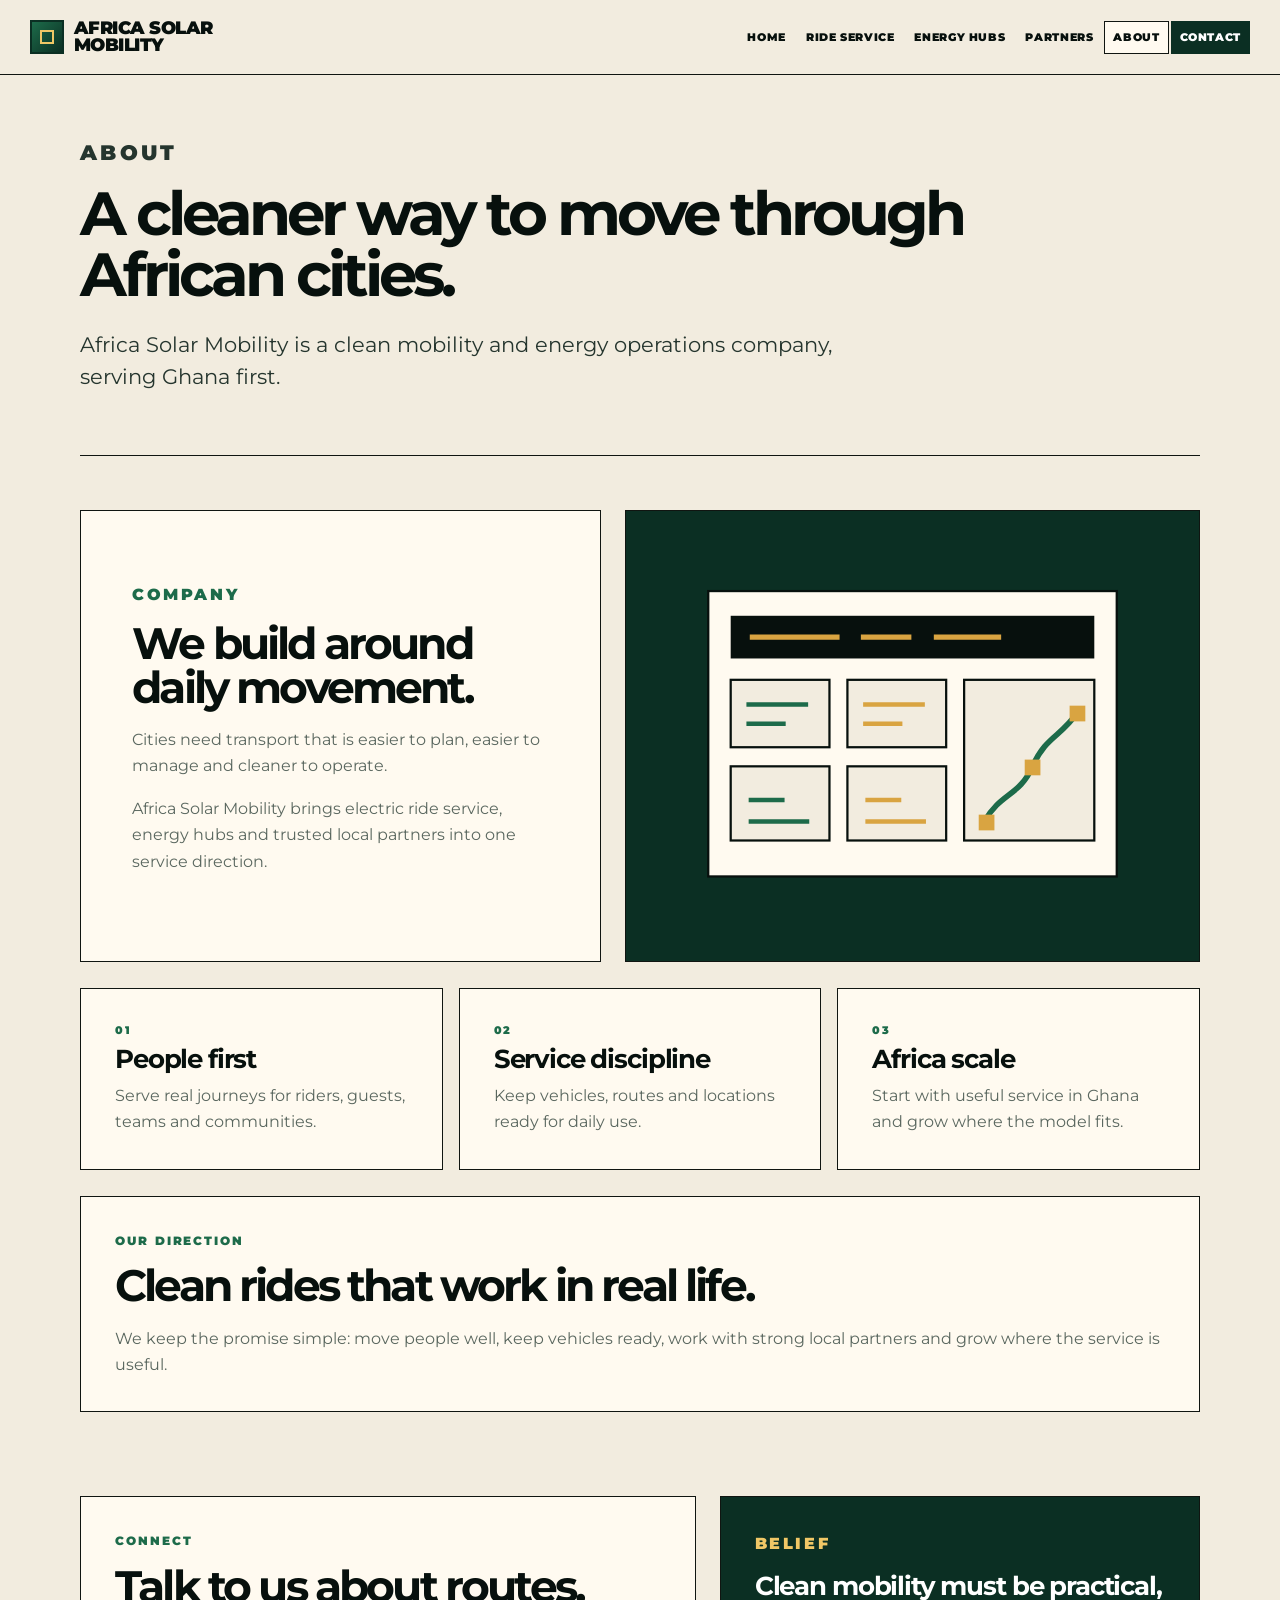
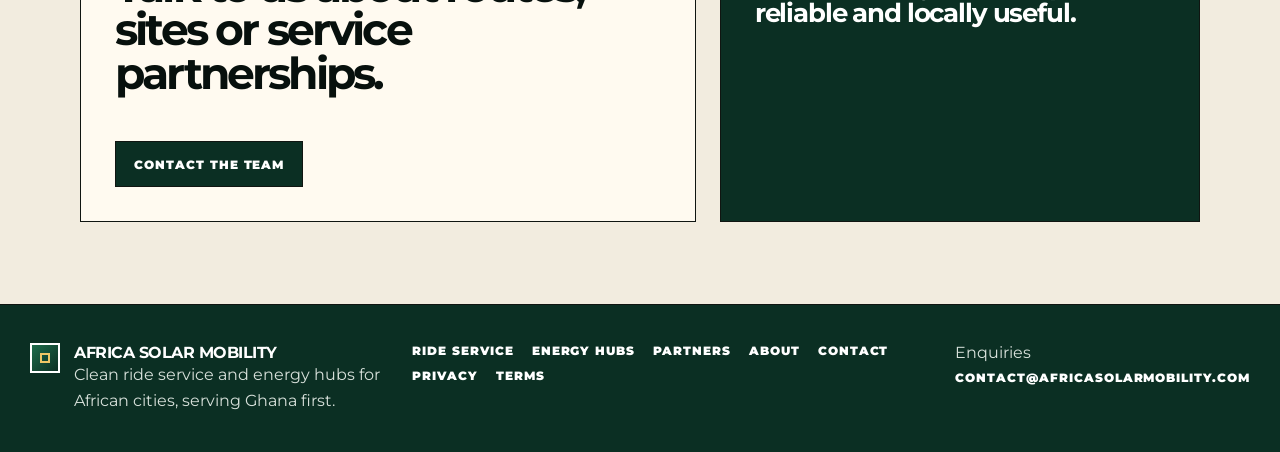
==== about.html @ 813effa5 "W1A accepted public website baseline" ====
<!doctype html>
<html lang="en">
<head>
  <meta charset="utf-8">
  <meta name="viewport" content="width=device-width, initial-scale=1">
  <meta name="description" content="Africa Solar Mobility is a clean mobility and energy operations company serving Ghana first.">
  <meta property="og:title" content="About | Africa Solar Mobility">
  <meta property="og:description" content="Africa Solar Mobility is a clean mobility and energy operations company serving Ghana first.">
  <meta property="og:type" content="website">
  <meta name="theme-color" content="#0b2f23">
  <title>About | Africa Solar Mobility</title>
  <link rel="icon" href="assets/img/favicon.svg" type="image/svg+xml">
  <link rel="preconnect" href="https://fonts.googleapis.com">
  <link rel="preconnect" href="https://fonts.gstatic.com" crossorigin>
  <link href="https://fonts.googleapis.com/css2?family=Montserrat:wght@500;600;700;800;900&display=swap" rel="stylesheet">
  <link rel="stylesheet" href="assets/css/styles.css">
</head>
<body>
<a class="skip-link" href="#main">Skip to content</a>
<header class="site-header">
  <div class="header-inner">
    <a class="brand" href="index.html" aria-label="Africa Solar Mobility home"><span class="brand-mark" aria-hidden="true"></span><span>Africa Solar<br>Mobility</span></a>
    <button class="menu-button" data-menu-button type="button" aria-controls="site-nav" aria-expanded="false">Menu</button>
    <nav class="site-nav" id="site-nav" data-site-nav aria-label="Primary navigation"><a class="nav-link " href="index.html">Home</a><a class="nav-link " href="ride-service.html">Ride Service</a><a class="nav-link " href="energy-hubs.html">Energy Hubs</a><a class="nav-link " href="partners.html">Partners</a><a class="nav-link active" href="about.html">About</a><a class="nav-link nav-cta " href="contact.html">Contact</a></nav>
  </div>
</header>
<main id="main">

<section class="page-hero"><p class="eyebrow">About</p><h1>A cleaner way to move through African cities.</h1><p>Africa Solar Mobility is a clean mobility and energy operations company, serving Ghana first.</p></section>
<section class="page-layout">
  <section class="feature"><div class="feature-copy"><p class="eyebrow">Company</p><h2>We build around daily movement.</h2><p>Cities need transport that is easier to plan, easier to manage and cleaner to operate.</p><p>Africa Solar Mobility brings electric ride service, energy hubs and trusted local partners into one service direction.</p></div><div class="visual-panel"><img src="assets/img/operations-visual.svg" alt="Clean operations illustration"></div></section>
  <section class="grid-three">
    <article class="principle-card"><span>01</span><h3>People first</h3><p>Serve real journeys for riders, guests, teams and communities.</p></article>
    <article class="principle-card"><span>02</span><h3>Service discipline</h3><p>Keep vehicles, routes and locations ready for daily use.</p></article>
    <article class="principle-card"><span>03</span><h3>Africa scale</h3><p>Start with useful service in Ghana and grow where the model fits.</p></article>
  </section>
  <section class="panel full"><p class="eyebrow">Our direction</p><h2>Clean rides that work in real life.</h2><p>We keep the promise simple: move people well, keep vehicles ready, work with strong local partners and grow where the service is useful.</p></section>
</section>
<section class="cta-band"><div class="cta-panel"><p class="eyebrow">Connect</p><h2>Talk to us about routes, sites or service partnerships.</h2><div class="action-row"><a class="button primary" href="contact.html">Contact the team</a></div></div><div class="quote-panel"><p class="eyebrow">Belief</p><h3>Clean mobility must be practical, reliable and locally useful.</h3></div></section>

</main>
<footer class="site-footer">
  <div class="footer-grid">
    <div class="footer-brand"><span class="brand-mark small" aria-hidden="true"></span><div><strong>Africa Solar Mobility</strong><p>Clean ride service and energy hubs for African cities, serving Ghana first.</p></div></div>
    <nav class="footer-nav" aria-label="Footer navigation"><a href="ride-service.html">Ride Service</a><a href="energy-hubs.html">Energy Hubs</a><a href="partners.html">Partners</a><a href="about.html">About</a><a href="contact.html">Contact</a><a href="privacy.html">Privacy</a><a href="terms.html">Terms</a></nav>
    <div class="footer-contact"><span>Enquiries</span><a href="mailto:contact@africasolarmobility.com">contact@africasolarmobility.com</a></div>
  </div>
</footer>
<script src="assets/js/main.js"></script>
</body>
</html>
---- assets/css/styles.css ----
:root {
  --ink: #07100d;
  --deep: #0b2f23;
  --deep2: #123d2e;
  --green: #1d6b4a;
  --gold: #d9a441;
  --sun: #f0c766;
  --cream: #f2ecdf;
  --paper: #fffaf0;
  --line: #101511;
  --muted: #5a675f;
  --soft: #ebe0ca;
  --max: 1180px;
  --wide: 1320px;
}
* { box-sizing: border-box; }
html { scroll-behavior: smooth; }
body { margin: 0; background: var(--cream); color: var(--ink); font-family: Montserrat, Arial, sans-serif; }
a { color: inherit; text-decoration: none; }
img { max-width: 100%; display: block; }
.skip-link { position: absolute; left: -999px; top: 16px; z-index: 100; background: var(--paper); border: 1px solid var(--line); padding: 10px 12px; font-weight: 900; }
.skip-link:focus { left: 16px; }
.site-header { position: sticky; top: 0; z-index: 20; border-bottom: 1px solid var(--line); background: rgba(242,236,223,.96); backdrop-filter: blur(10px); }
.header-inner { width: min(var(--wide), calc(100% - 40px)); margin: 0 auto; min-height: 78px; display: flex; align-items: center; justify-content: space-between; gap: 22px; }
.brand { display: inline-flex; align-items: center; gap: 12px; font-weight: 900; letter-spacing: -.03em; line-height: .95; text-transform: uppercase; }
.brand-mark { width: 36px; height: 36px; border: 2px solid var(--deep); background: linear-gradient(135deg, var(--green), var(--deep)); position: relative; }
.brand-mark::after { content: ""; position: absolute; inset: 8px; border: 2px solid var(--sun); }
.brand-mark.small { width: 30px; height: 30px; flex: 0 0 30px; border-color: #fff; }
.site-nav { display: flex; align-items: center; justify-content: flex-end; gap: 3px; flex-wrap: wrap; }
.nav-link { border: 1px solid transparent; padding: 10px 9px; font-size: 11px; font-weight: 900; letter-spacing: .07em; text-transform: uppercase; }
.nav-link:hover, .nav-link.active { border-color: var(--line); background: var(--paper); }
.nav-cta { background: var(--deep); border-color: var(--deep); color: #fff; }
.menu-button { display: none; border: 1px solid var(--line); background: var(--paper); padding: 10px 12px; font-size: 12px; font-weight: 900; letter-spacing: .08em; text-transform: uppercase; cursor: pointer; }
.hero { width: min(var(--wide), calc(100% - 40px)); margin: 0 auto; padding: 42px 0 26px; display: grid; grid-template-columns: minmax(0, 1.05fr) minmax(360px, .95fr); gap: 22px; align-items: stretch; }
.hero-copy, .hero-visual, .panel, .metric, .tile, .cta-panel, .contact-card, .contact-form, .quote-panel, .team-card, .route-card, .principle-card, .faq-item { border: 1px solid var(--line); background: var(--paper); }
.hero-copy { min-height: 540px; padding: clamp(34px, 5vw, 68px); display: flex; flex-direction: column; justify-content: center; }
.hero-visual { min-height: 540px; padding: clamp(18px, 3vw, 34px); display: flex; align-items: center; justify-content: center; background: var(--deep); overflow: hidden; }
.eyebrow { margin: 0 0 14px; color: var(--green); font-size: 12px; font-weight: 900; letter-spacing: .16em; text-transform: uppercase; }
.hero-visual .eyebrow, .dark .eyebrow, .quote-panel .eyebrow { color: var(--sun); }
h1, h2, h3, p { margin-top: 0; }
h1 { max-width: 960px; margin-bottom: 24px; font-size: clamp(42px, 5.4vw, 76px); line-height: .96; letter-spacing: -.07em; }
h2 { margin-bottom: 18px; font-size: clamp(30px, 4vw, 56px); line-height: .98; letter-spacing: -.065em; }
h3 { margin-bottom: 10px; font-size: clamp(20px, 2vw, 28px); line-height: 1.08; letter-spacing: -.045em; }
p { color: var(--muted); line-height: 1.62; }
.lede, .page-hero p { max-width: 780px; color: #25352e; font-size: clamp(18px, 2vw, 23px); line-height: 1.46; }
.hero-actions, .action-row { display: flex; gap: 12px; flex-wrap: wrap; margin-top: 28px; }
.button { display: inline-flex; min-height: 48px; align-items: center; justify-content: center; border: 1px solid var(--line); padding: 13px 18px; font-size: 12px; font-weight: 900; letter-spacing: .08em; text-transform: uppercase; cursor: pointer; }
.button.primary { background: var(--deep); color: #fff; }
.button.secondary { background: var(--paper); color: var(--ink); }
.button:hover, .text-link:hover { transform: translate(-2px, -2px); }
.signal-row { display: flex; flex-wrap: wrap; gap: 8px; margin-top: 24px; }
.signal-row span { border: 1px solid var(--line); background: var(--cream); padding: 8px 10px; color: var(--deep); font-size: 11px; font-weight: 900; letter-spacing: .08em; text-transform: uppercase; }
.metrics-bar { width: min(var(--wide), calc(100% - 40px)); margin: 0 auto; display: grid; grid-template-columns: repeat(4, 1fr); border-left: 1px solid var(--line); border-top: 1px solid var(--line); }
.metric { border-left: 0; border-top: 0; padding: 22px; min-height: 132px; }
.metric span, .tile span, .route-card span, .principle-card span, .mini-label, .faq-item span { display: block; margin-bottom: 8px; color: var(--green); font-size: 11px; font-weight: 900; letter-spacing: .14em; text-transform: uppercase; }
.metric strong { display: block; margin-bottom: 8px; font-size: clamp(18px, 2vw, 26px); line-height: 1.05; letter-spacing: -.04em; }
.metric p { margin: 0; font-size: 14px; line-height: 1.5; }
.section { width: min(var(--max), calc(100% - 40px)); margin: 0 auto; padding: 76px 0; }
.section.tight { padding-top: 62px; }
.section.narrow { width: min(980px, calc(100% - 40px)); }
.section-head { max-width: 860px; margin-bottom: 30px; }
.section-head.center { margin-left: auto; margin-right: auto; text-align: center; }
.compact-head { margin-bottom: 20px; }
.grid-two { display: grid; grid-template-columns: minmax(300px, .95fr) minmax(360px, 1.05fr); gap: 24px; align-items: stretch; }
.grid-three { display: grid; grid-template-columns: repeat(3, 1fr); gap: 16px; }
.grid-four { display: grid; grid-template-columns: repeat(4, 1fr); gap: 16px; }
.panel, .tile, .cta-panel, .quote-panel, .team-card, .route-card, .principle-card, .faq-item { padding: clamp(24px, 3vw, 38px); }
.panel.dark { background: var(--deep); color: #fff; }
.panel.dark p { color: #e3ebe5; }
.panel.full, .cta-panel.full { width: 100%; }
.statement { display: flex; flex-direction: column; justify-content: center; }
.tile { min-height: 230px; }
.tile.slim { min-height: 210px; }
.tile p:last-child, .panel p:last-child, .route-card p:last-child, .principle-card p:last-child, .faq-item p:last-child { margin-bottom: 0; }
.visual-panel { border: 1px solid var(--line); background: var(--deep); padding: clamp(18px, 3vw, 34px); display: flex; align-items: center; justify-content: center; min-height: 400px; overflow: hidden; }
.text-link { display: inline-block; margin-top: 14px; font-size: 12px; font-weight: 900; letter-spacing: .1em; text-transform: uppercase; }
.process-strip { border: 1px solid var(--line); background: var(--paper); display: grid; grid-template-columns: repeat(5, 1fr); }
.process-strip.three { grid-template-columns: repeat(3, 1fr); }
.process-strip div { padding: 24px; border-right: 1px solid var(--line); min-height: 172px; }
.process-strip div:last-child { border-right: 0; }
.process-strip span { display: block; color: var(--green); font-size: 11px; font-weight: 900; letter-spacing: .14em; text-transform: uppercase; margin-bottom: 10px; }
.process-strip strong { display: block; font-size: 18px; line-height: 1.1; letter-spacing: -.04em; margin-bottom: 10px; }
.page-hero { width: min(var(--max), calc(100% - 40px)); margin: 0 auto; padding: 72px 0 42px; border-bottom: 1px solid var(--line); }
.page-hero h1 { max-width: 980px; font-size: clamp(42px, 5.2vw, 70px); }
.page-layout { width: min(var(--max), calc(100% - 40px)); margin: 0 auto; padding: 54px 0 84px; display: grid; gap: 26px; }
.page-layout.legal { gap: 16px; }
.feature { display: grid; grid-template-columns: minmax(340px, .95fr) minmax(340px, 1.05fr); gap: 24px; align-items: stretch; }
.feature.reverse { grid-template-columns: minmax(340px, 1.05fr) minmax(340px, .95fr); }
.feature-copy { border: 1px solid var(--line); background: var(--paper); padding: clamp(30px, 4vw, 56px); display: flex; flex-direction: column; justify-content: center; }
.feature-copy p, .panel.large p, .quote-panel p { font-size: 17px; line-height: 1.65; }
.route-grid { display: grid; grid-template-columns: repeat(3, 1fr); gap: 16px; }
.team-grid { display: grid; grid-template-columns: repeat(4, 1fr); gap: 16px; }
.team-card { min-height: 210px; background: var(--cream); }
.team-card strong { display: block; margin-bottom: 8px; }
.team-card small { display: block; color: var(--muted); line-height: 1.5; }
.cta-band { width: min(var(--max), calc(100% - 40px)); margin: 0 auto 82px; display: grid; grid-template-columns: minmax(340px, 1fr) minmax(340px, .78fr); gap: 24px; align-items: stretch; }
.cta-panel { display: flex; flex-direction: column; justify-content: center; }
.quote-panel { background: var(--deep); color: #fff; }
.quote-panel p { color: #edf4ef; }
.contact-layout { width: min(var(--max), calc(100% - 40px)); margin: 0 auto; padding: 54px 0 84px; display: grid; grid-template-columns: minmax(320px, .82fr) minmax(420px, 1.18fr); gap: 24px; align-items: start; }
.contact-card, .contact-form { padding: clamp(28px, 4vw, 46px); }
.contact-list { display: grid; gap: 12px; margin-top: 24px; }
.contact-list div { border: 1px solid var(--line); padding: 18px; background: var(--cream); }
.contact-list strong { display: block; margin-bottom: 6px; }
.contact-list span { display: block; color: var(--muted); font-size: 14px; line-height: 1.5; }
.contact-email { margin-top: 24px; font-weight: 800; color: var(--deep); }
.contact-email a { text-decoration: underline; }
.contact-form { display: grid; gap: 16px; }
label { display: grid; gap: 8px; color: var(--ink); font-size: 13px; font-weight: 900; letter-spacing: .04em; text-transform: uppercase; }
input, select, textarea { width: 100%; border: 1px solid var(--line); background: var(--cream); padding: 12px 14px; color: var(--ink); font: inherit; }
textarea { resize: vertical; }
.form-note { font-size: 13px; line-height: 1.5; }
.site-footer { border-top: 1px solid var(--line); background: var(--deep); color: #fff; }
.footer-grid { width: min(var(--wide), calc(100% - 40px)); margin: 0 auto; padding: 38px 0; display: grid; grid-template-columns: 1.1fr 1.6fr .9fr; gap: 28px; align-items: start; }
.footer-brand { display: flex; gap: 14px; align-items: flex-start; }
.footer-brand p, .footer-contact span { color: #d8e1db; margin-bottom: 0; }
.footer-nav { display: flex; flex-wrap: wrap; gap: 10px 18px; }
.footer-nav a, .footer-contact a { font-size: 12px; font-weight: 900; letter-spacing: .08em; text-transform: uppercase; }
.footer-contact { display: grid; gap: 8px; }
@media (max-width: 1260px) {
  .site-nav { display: none; position: absolute; top: 78px; left: 0; right: 0; padding: 14px 20px 20px; border-bottom: 1px solid var(--line); background: var(--cream); }
  .site-nav.open { display: grid; grid-template-columns: repeat(2, 1fr); }
  .menu-button { display: inline-flex; }
  .hero, .grid-two, .feature, .feature.reverse, .cta-band, .contact-layout { grid-template-columns: 1fr; }
  .hero-copy, .hero-visual { min-height: auto; }
  .grid-four, .metrics-bar, .process-strip, .team-grid { grid-template-columns: repeat(2, 1fr); }
  .process-strip div:nth-child(2n), .metrics-bar .metric:nth-child(2n) { border-right: 0; }
  .footer-grid { grid-template-columns: 1fr; }
}
@media (max-width: 760px) {
  .header-inner, .hero, .section, .page-hero, .page-layout, .contact-layout, .footer-grid, .metrics-bar, .cta-band { width: min(100% - 28px, var(--max)); }
  .hero { padding-top: 32px; }
  h1 { font-size: clamp(38px, 13vw, 60px); }
  h2 { font-size: clamp(28px, 10vw, 44px); }
  .grid-three, .grid-four, .route-grid, .metrics-bar, .process-strip, .process-strip.three, .team-grid { grid-template-columns: 1fr; }
  .process-strip div, .metrics-bar .metric { border-right: 0; border-bottom: 1px solid var(--line); }
  .process-strip div:last-child, .metrics-bar .metric:last-child { border-bottom: 0; }
  .site-nav.open { grid-template-columns: 1fr; }
  .brand span:last-child { font-size: 14px; }
  .tile { min-height: auto; }
  .visual-panel { min-height: 280px; }
}

/* V11 public launch polish */
html, body { overflow-x: hidden; }
.nav-link { white-space: nowrap; }
.site-header { min-width: 0; }
.page-hero { padding-top: 62px; }
.feature-copy p, .panel.large p, .quote-panel p { font-size: 16px; }
.contact-form .form-note { color: var(--muted); }

/* V12 launch ready public polish */
:root { --wide: 1220px; --max: 1120px; }
.header-inner { min-height: 74px; gap: 18px; }
.brand { font-size: 18px; gap: 10px; }
.brand-mark { width: 34px; height: 34px; }
.site-nav { gap: 2px; }
.nav-link { padding: 9px 8px; font-size: 10.5px; letter-spacing: .06em; }
.hero { padding-top: 38px; grid-template-columns: minmax(0, 1fr) minmax(330px, .86fr); }
.hero-copy, .hero-visual { min-height: 500px; }
h1 { font-size: clamp(42px, 4.8vw, 68px); line-height: .98; letter-spacing: -.065em; }
h2 { font-size: clamp(30px, 3.4vw, 50px); line-height: 1; }
.page-hero h1 { font-size: clamp(40px, 4.8vw, 64px); line-height: 1; }
.lede, .page-hero p { font-size: clamp(17px, 1.75vw, 21px); line-height: 1.5; }
.section { padding: 68px 0; }
.section.tight { padding-top: 56px; }
.metric, .tile.slim { min-height: 0; }
.metric { padding: 20px; }
.panel, .tile, .cta-panel, .quote-panel, .team-card, .route-card, .principle-card, .faq-item { padding: clamp(22px, 2.8vw, 34px); }
.button { min-height: 46px; }
.site-nav.open .nav-link { padding: 13px 12px; }
.footer-brand strong { text-transform: uppercase; letter-spacing: -.03em; }
@media (max-width: 1080px) {
  .site-nav { display: none; position: absolute; top: 74px; left: 0; right: 0; padding: 14px 20px 20px; border-bottom: 1px solid var(--line); background: var(--cream); }
  .site-nav.open { display: grid; grid-template-columns: repeat(2, 1fr); }
  .menu-button { display: inline-flex; }
}
@media (max-width: 760px) {
  .hero-copy { padding: 32px 24px; }
  h1 { font-size: clamp(38px, 11vw, 56px); }
  .page-hero h1 { font-size: clamp(36px, 10vw, 52px); }
  .hero-copy, .hero-visual { min-height: auto; }
  .metrics-bar { border-right: 1px solid var(--line); }
}
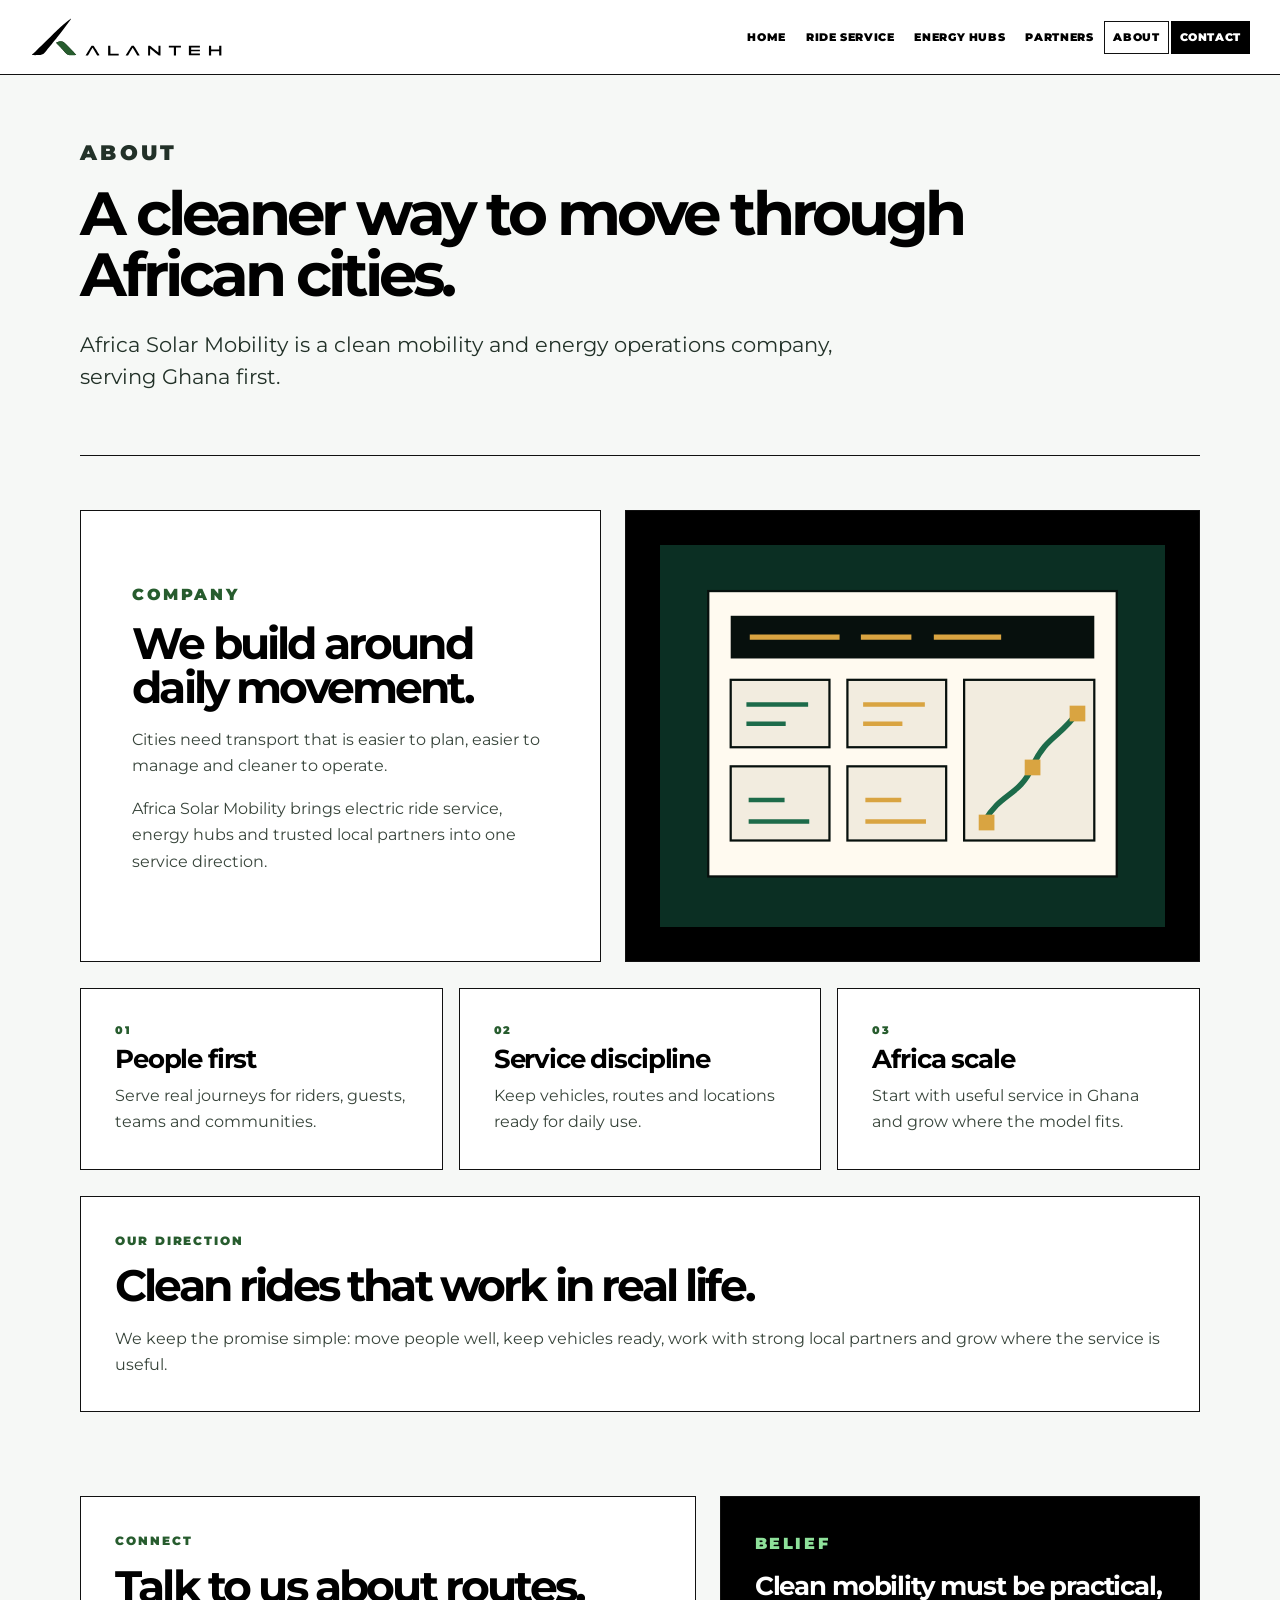
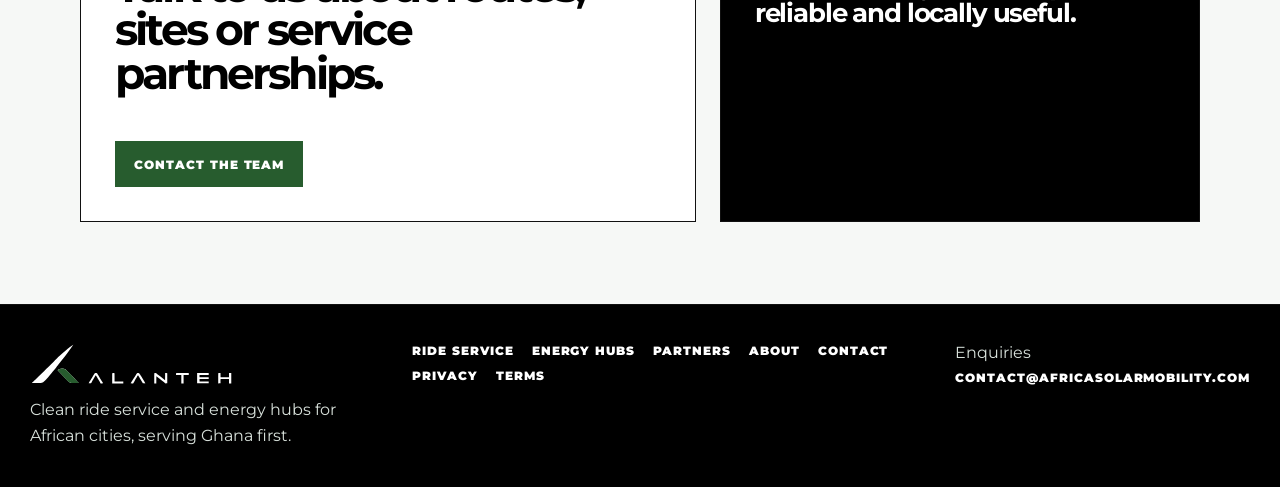
==== commit 228425d5: "Refresh public website colors, logo, and favicon" ====
--- a/about.html
+++ b/about.html
@@ -7,9 +7,14 @@
   <meta property="og:title" content="About | Africa Solar Mobility">
   <meta property="og:description" content="Africa Solar Mobility is a clean mobility and energy operations company serving Ghana first.">
   <meta property="og:type" content="website">
-  <meta name="theme-color" content="#0b2f23">
+  <meta name="theme-color" content="#275C2E">
   <title>About | Africa Solar Mobility</title>
-  <link rel="icon" href="assets/img/favicon.svg" type="image/svg+xml">
+  <link rel="icon" href="favicon.ico" sizes="any">
+  <link rel="icon" type="image/png" sizes="32x32" href="favicon-32x32.png">
+  <link rel="icon" type="image/png" sizes="16x16" href="favicon-16x16.png">
+  <link rel="apple-touch-icon" href="apple-touch-icon.png">
+  <link rel="mask-icon" href="safari-pinned-tab.svg" color="#275C2E">
+  <link rel="manifest" href="site.webmanifest">
   <link rel="preconnect" href="https://fonts.googleapis.com">
   <link rel="preconnect" href="https://fonts.gstatic.com" crossorigin>
   <link href="https://fonts.googleapis.com/css2?family=Montserrat:wght@500;600;700;800;900&display=swap" rel="stylesheet">
@@ -19,7 +24,7 @@
 <a class="skip-link" href="#main">Skip to content</a>
 <header class="site-header">
   <div class="header-inner">
-    <a class="brand" href="index.html" aria-label="Africa Solar Mobility home"><span class="brand-mark" aria-hidden="true"></span><span>Africa Solar<br>Mobility</span></a>
+    <a class="brand" href="index.html" aria-label="ALANTEH home"><img class="brand-logo" src="assets/img/website-nav-logo-dark-text.svg" alt="ALANTEH"></a>
     <button class="menu-button" data-menu-button type="button" aria-controls="site-nav" aria-expanded="false">Menu</button>
     <nav class="site-nav" id="site-nav" data-site-nav aria-label="Primary navigation"><a class="nav-link " href="index.html">Home</a><a class="nav-link " href="ride-service.html">Ride Service</a><a class="nav-link " href="energy-hubs.html">Energy Hubs</a><a class="nav-link " href="partners.html">Partners</a><a class="nav-link active" href="about.html">About</a><a class="nav-link nav-cta " href="contact.html">Contact</a></nav>
   </div>
@@ -41,7 +46,7 @@
 </main>
 <footer class="site-footer">
   <div class="footer-grid">
-    <div class="footer-brand"><span class="brand-mark small" aria-hidden="true"></span><div><strong>Africa Solar Mobility</strong><p>Clean ride service and energy hubs for African cities, serving Ghana first.</p></div></div>
+    <div class="footer-brand"><img class="footer-logo" src="assets/img/website-nav-logo-white-text.svg" alt="ALANTEH"><p>Clean ride service and energy hubs for African cities, serving Ghana first.</p></div>
     <nav class="footer-nav" aria-label="Footer navigation"><a href="ride-service.html">Ride Service</a><a href="energy-hubs.html">Energy Hubs</a><a href="partners.html">Partners</a><a href="about.html">About</a><a href="contact.html">Contact</a><a href="privacy.html">Privacy</a><a href="terms.html">Terms</a></nav>
     <div class="footer-contact"><span>Enquiries</span><a href="mailto:contact@africasolarmobility.com">contact@africasolarmobility.com</a></div>
   </div>
--- a/assets/css/styles.css
+++ b/assets/css/styles.css
@@ -1,16 +1,16 @@
 
 :root {
-  --ink: #07100d;
-  --deep: #0b2f23;
-  --deep2: #123d2e;
-  --green: #1d6b4a;
-  --gold: #d9a441;
-  --sun: #f0c766;
-  --cream: #f2ecdf;
-  --paper: #fffaf0;
-  --line: #101511;
-  --muted: #5a675f;
-  --soft: #ebe0ca;
+  --ink: #000000;
+  --deep: #000000;
+  --deep2: #275C2E;
+  --green: #275C2E;
+  --gold: #275C2E;
+  --sun: #275C2E;
+  --cream: #f6f8f6;
+  --paper: #ffffff;
+  --line: #111111;
+  --muted: #37443a;
+  --soft: #e8efe9;
   --max: 1180px;
   --wide: 1320px;
 }
@@ -21,12 +21,13 @@
 img { max-width: 100%; display: block; }
 .skip-link { position: absolute; left: -999px; top: 16px; z-index: 100; background: var(--paper); border: 1px solid var(--line); padding: 10px 12px; font-weight: 900; }
 .skip-link:focus { left: 16px; }
-.site-header { position: sticky; top: 0; z-index: 20; border-bottom: 1px solid var(--line); background: rgba(242,236,223,.96); backdrop-filter: blur(10px); }
+.site-header { position: sticky; top: 0; z-index: 20; border-bottom: 1px solid var(--line); background: rgba(255,255,255,.96); backdrop-filter: blur(10px); }
 .header-inner { width: min(var(--wide), calc(100% - 40px)); margin: 0 auto; min-height: 78px; display: flex; align-items: center; justify-content: space-between; gap: 22px; }
-.brand { display: inline-flex; align-items: center; gap: 12px; font-weight: 900; letter-spacing: -.03em; line-height: .95; text-transform: uppercase; }
-.brand-mark { width: 36px; height: 36px; border: 2px solid var(--deep); background: linear-gradient(135deg, var(--green), var(--deep)); position: relative; }
-.brand-mark::after { content: ""; position: absolute; inset: 8px; border: 2px solid var(--sun); }
-.brand-mark.small { width: 30px; height: 30px; flex: 0 0 30px; border-color: #fff; }
+.brand { display: inline-flex; align-items: center; gap: 0; line-height: 1; flex-shrink: 0; }
+.brand-logo { display: block; height: 40px; width: auto; }
+.brand-mark { display: none; }
+.brand-mark::after { display: none; }
+.brand-mark.small { display: none; }
 .site-nav { display: flex; align-items: center; justify-content: flex-end; gap: 3px; flex-wrap: wrap; }
 .nav-link { border: 1px solid transparent; padding: 10px 9px; font-size: 11px; font-weight: 900; letter-spacing: .07em; text-transform: uppercase; }
 .nav-link:hover, .nav-link.active { border-color: var(--line); background: var(--paper); }
@@ -37,20 +38,20 @@
 .hero-copy { min-height: 540px; padding: clamp(34px, 5vw, 68px); display: flex; flex-direction: column; justify-content: center; }
 .hero-visual { min-height: 540px; padding: clamp(18px, 3vw, 34px); display: flex; align-items: center; justify-content: center; background: var(--deep); overflow: hidden; }
 .eyebrow { margin: 0 0 14px; color: var(--green); font-size: 12px; font-weight: 900; letter-spacing: .16em; text-transform: uppercase; }
-.hero-visual .eyebrow, .dark .eyebrow, .quote-panel .eyebrow { color: var(--sun); }
+.hero-visual .eyebrow, .dark .eyebrow, .quote-panel .eyebrow { color: #8ee09a; }
 h1, h2, h3, p { margin-top: 0; }
 h1 { max-width: 960px; margin-bottom: 24px; font-size: clamp(42px, 5.4vw, 76px); line-height: .96; letter-spacing: -.07em; }
 h2 { margin-bottom: 18px; font-size: clamp(30px, 4vw, 56px); line-height: .98; letter-spacing: -.065em; }
 h3 { margin-bottom: 10px; font-size: clamp(20px, 2vw, 28px); line-height: 1.08; letter-spacing: -.045em; }
 p { color: var(--muted); line-height: 1.62; }
-.lede, .page-hero p { max-width: 780px; color: #25352e; font-size: clamp(18px, 2vw, 23px); line-height: 1.46; }
+.lede, .page-hero p { max-width: 780px; color: #223128; font-size: clamp(18px, 2vw, 23px); line-height: 1.46; }
 .hero-actions, .action-row { display: flex; gap: 12px; flex-wrap: wrap; margin-top: 28px; }
 .button { display: inline-flex; min-height: 48px; align-items: center; justify-content: center; border: 1px solid var(--line); padding: 13px 18px; font-size: 12px; font-weight: 900; letter-spacing: .08em; text-transform: uppercase; cursor: pointer; }
-.button.primary { background: var(--deep); color: #fff; }
+.button.primary { background: var(--green); border-color: var(--green); color: #fff; }
 .button.secondary { background: var(--paper); color: var(--ink); }
 .button:hover, .text-link:hover { transform: translate(-2px, -2px); }
 .signal-row { display: flex; flex-wrap: wrap; gap: 8px; margin-top: 24px; }
-.signal-row span { border: 1px solid var(--line); background: var(--cream); padding: 8px 10px; color: var(--deep); font-size: 11px; font-weight: 900; letter-spacing: .08em; text-transform: uppercase; }
+.signal-row span { border: 1px solid var(--line); background: #edf4ef; padding: 8px 10px; color: var(--green); font-size: 11px; font-weight: 900; letter-spacing: .08em; text-transform: uppercase; }
 .metrics-bar { width: min(var(--wide), calc(100% - 40px)); margin: 0 auto; display: grid; grid-template-columns: repeat(4, 1fr); border-left: 1px solid var(--line); border-top: 1px solid var(--line); }
 .metric { border-left: 0; border-top: 0; padding: 22px; min-height: 132px; }
 .metric span, .tile span, .route-card span, .principle-card span, .mini-label, .faq-item span { display: block; margin-bottom: 8px; color: var(--green); font-size: 11px; font-weight: 900; letter-spacing: .14em; text-transform: uppercase; }
@@ -66,7 +67,7 @@
 .grid-three { display: grid; grid-template-columns: repeat(3, 1fr); gap: 16px; }
 .grid-four { display: grid; grid-template-columns: repeat(4, 1fr); gap: 16px; }
 .panel, .tile, .cta-panel, .quote-panel, .team-card, .route-card, .principle-card, .faq-item { padding: clamp(24px, 3vw, 38px); }
-.panel.dark { background: var(--deep); color: #fff; }
+.panel.dark { background: var(--green); color: #fff; }
 .panel.dark p { color: #e3ebe5; }
 .panel.full, .cta-panel.full { width: 100%; }
 .statement { display: flex; flex-direction: column; justify-content: center; }
@@ -96,7 +97,7 @@
 .team-card small { display: block; color: var(--muted); line-height: 1.5; }
 .cta-band { width: min(var(--max), calc(100% - 40px)); margin: 0 auto 82px; display: grid; grid-template-columns: minmax(340px, 1fr) minmax(340px, .78fr); gap: 24px; align-items: stretch; }
 .cta-panel { display: flex; flex-direction: column; justify-content: center; }
-.quote-panel { background: var(--deep); color: #fff; }
+.quote-panel { background: #000000; color: #fff; }
 .quote-panel p { color: #edf4ef; }
 .contact-layout { width: min(var(--max), calc(100% - 40px)); margin: 0 auto; padding: 54px 0 84px; display: grid; grid-template-columns: minmax(320px, .82fr) minmax(420px, 1.18fr); gap: 24px; align-items: start; }
 .contact-card, .contact-form { padding: clamp(28px, 4vw, 46px); }
@@ -104,16 +105,17 @@
 .contact-list div { border: 1px solid var(--line); padding: 18px; background: var(--cream); }
 .contact-list strong { display: block; margin-bottom: 6px; }
 .contact-list span { display: block; color: var(--muted); font-size: 14px; line-height: 1.5; }
-.contact-email { margin-top: 24px; font-weight: 800; color: var(--deep); }
+.contact-email { margin-top: 24px; font-weight: 800; color: var(--green); }
 .contact-email a { text-decoration: underline; }
 .contact-form { display: grid; gap: 16px; }
 label { display: grid; gap: 8px; color: var(--ink); font-size: 13px; font-weight: 900; letter-spacing: .04em; text-transform: uppercase; }
 input, select, textarea { width: 100%; border: 1px solid var(--line); background: var(--cream); padding: 12px 14px; color: var(--ink); font: inherit; }
 textarea { resize: vertical; }
 .form-note { font-size: 13px; line-height: 1.5; }
-.site-footer { border-top: 1px solid var(--line); background: var(--deep); color: #fff; }
+.site-footer { border-top: 1px solid var(--line); background: #000000; color: #fff; }
 .footer-grid { width: min(var(--wide), calc(100% - 40px)); margin: 0 auto; padding: 38px 0; display: grid; grid-template-columns: 1.1fr 1.6fr .9fr; gap: 28px; align-items: start; }
-.footer-brand { display: flex; gap: 14px; align-items: flex-start; }
+.footer-brand { display: flex; flex-direction: column; gap: 12px; align-items: flex-start; }
+.footer-logo { display: block; height: 42px; width: auto; }
 .footer-brand p, .footer-contact span { color: #d8e1db; margin-bottom: 0; }
 .footer-nav { display: flex; flex-wrap: wrap; gap: 10px 18px; }
 .footer-nav a, .footer-contact a { font-size: 12px; font-weight: 900; letter-spacing: .08em; text-transform: uppercase; }
@@ -137,7 +139,7 @@
   .process-strip div, .metrics-bar .metric { border-right: 0; border-bottom: 1px solid var(--line); }
   .process-strip div:last-child, .metrics-bar .metric:last-child { border-bottom: 0; }
   .site-nav.open { grid-template-columns: 1fr; }
-  .brand span:last-child { font-size: 14px; }
+  .brand-logo { height: 34px; }
   .tile { min-height: auto; }
   .visual-panel { min-height: 280px; }
 }
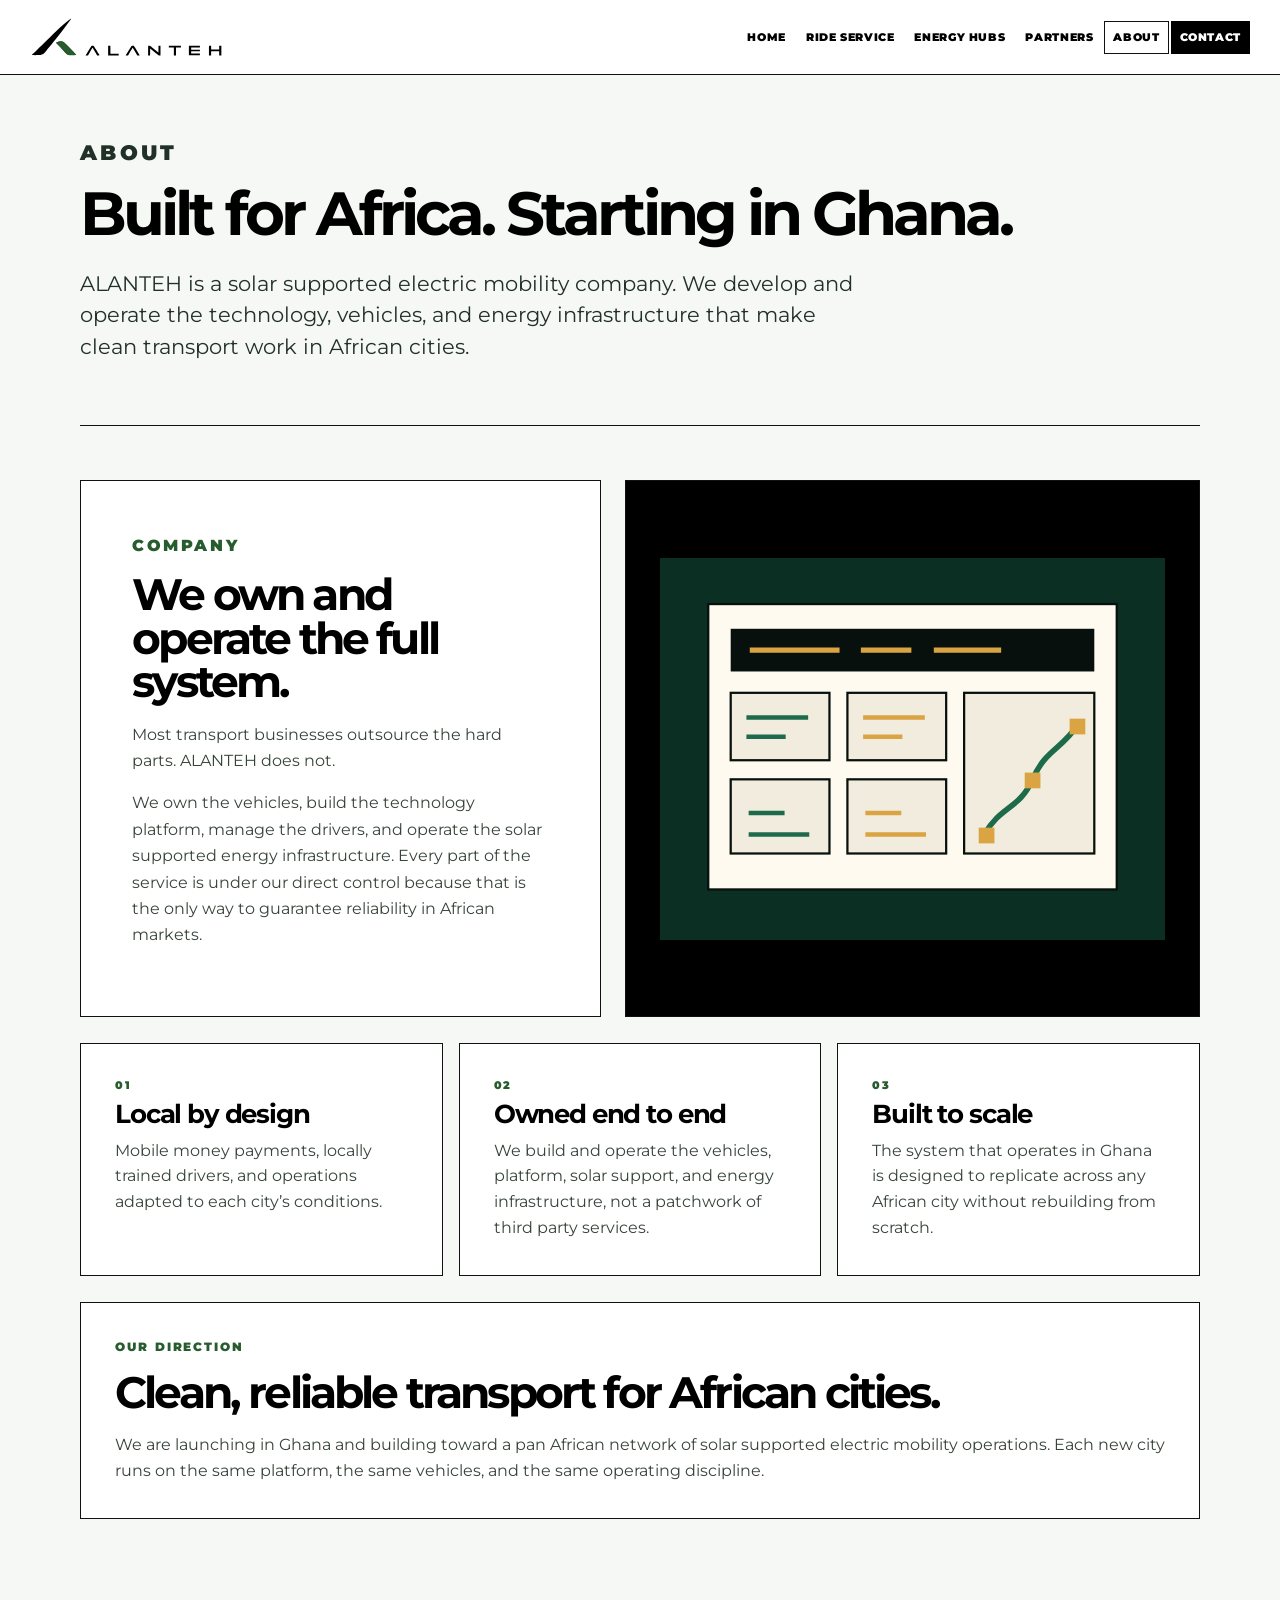
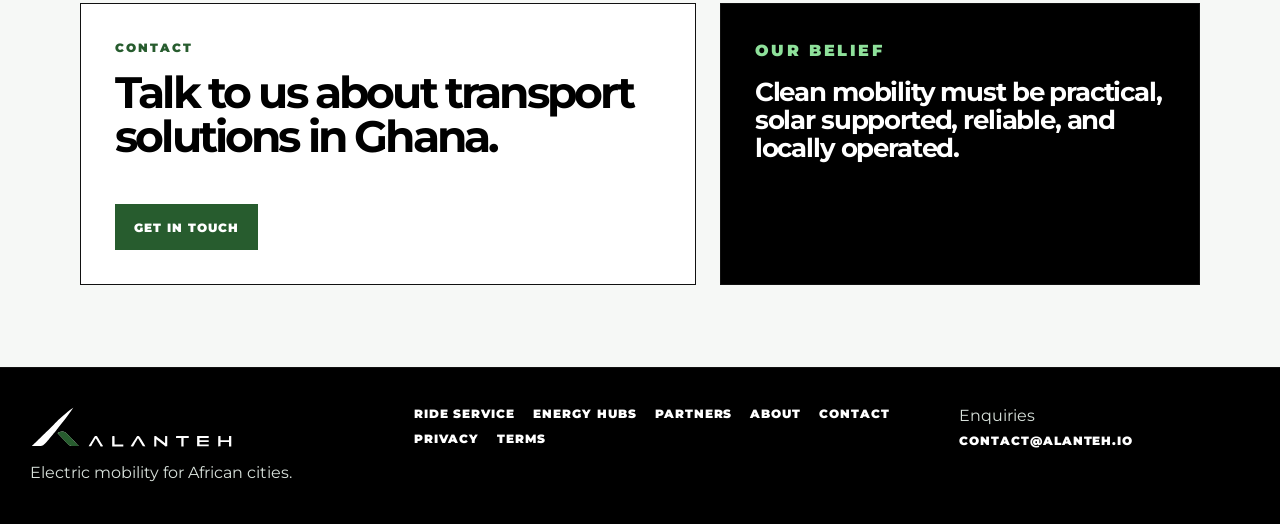
==== commit 53d868e5: "Apply ALANTEH public website live content and mobile polish" ====
--- a/about.html
+++ b/about.html
@@ -1,55 +1,54 @@
-<!doctype html>
+<!DOCTYPE html>
+
 <html lang="en">
 <head>
-  <meta charset="utf-8">
-  <meta name="viewport" content="width=device-width, initial-scale=1">
-  <meta name="description" content="Africa Solar Mobility is a clean mobility and energy operations company serving Ghana first.">
-  <meta property="og:title" content="About | Africa Solar Mobility">
-  <meta property="og:description" content="Africa Solar Mobility is a clean mobility and energy operations company serving Ghana first.">
-  <meta property="og:type" content="website">
-  <meta name="theme-color" content="#275C2E">
-  <title>About | Africa Solar Mobility</title>
-  <link rel="icon" href="favicon.ico" sizes="any">
-  <link rel="icon" type="image/png" sizes="32x32" href="favicon-32x32.png">
-  <link rel="icon" type="image/png" sizes="16x16" href="favicon-16x16.png">
-  <link rel="apple-touch-icon" href="apple-touch-icon.png">
-  <link rel="mask-icon" href="safari-pinned-tab.svg" color="#275C2E">
-  <link rel="manifest" href="site.webmanifest">
-  <link rel="preconnect" href="https://fonts.googleapis.com">
-  <link rel="preconnect" href="https://fonts.gstatic.com" crossorigin>
-  <link href="https://fonts.googleapis.com/css2?family=Montserrat:wght@500;600;700;800;900&display=swap" rel="stylesheet">
-  <link rel="stylesheet" href="assets/css/styles.css">
+<meta charset="utf-8"/>
+<meta content="width=device-width, initial-scale=1" name="viewport"/>
+<meta content="ALANTEH is a solar supported electric mobility company operating in Ghana and building toward pan African expansion." name="description"/>
+<meta content="About | ALANTEH" property="og:title"/>
+<meta content="ALANTEH is a solar supported electric mobility company operating in Ghana and building toward pan African expansion." property="og:description"/>
+<meta content="website" property="og:type"/>
+<meta content="#275C2E" name="theme-color"/>
+<title>About | ALANTEH</title>
+<link href="favicon.ico" rel="icon" sizes="any"/>
+<link href="favicon-32x32.png" rel="icon" sizes="32x32" type="image/png"/>
+<link href="favicon-16x16.png" rel="icon" sizes="16x16" type="image/png"/>
+<link href="apple-touch-icon.png" rel="apple-touch-icon"/>
+<link color="#275C2E" href="safari-pinned-tab.svg" rel="mask-icon"/>
+<link href="site.webmanifest" rel="manifest"/>
+<link href="https://fonts.googleapis.com" rel="preconnect"/>
+<link crossorigin="" href="https://fonts.gstatic.com" rel="preconnect"/>
+<link href="https://fonts.googleapis.com/css2?family=Montserrat:wght@500;600;700;800;900&amp;display=swap" rel="stylesheet"/>
+<link href="assets/css/styles.css" rel="stylesheet"/>
 </head>
 <body>
 <a class="skip-link" href="#main">Skip to content</a>
 <header class="site-header">
-  <div class="header-inner">
-    <a class="brand" href="index.html" aria-label="ALANTEH home"><img class="brand-logo" src="assets/img/website-nav-logo-dark-text.svg" alt="ALANTEH"></a>
-    <button class="menu-button" data-menu-button type="button" aria-controls="site-nav" aria-expanded="false">Menu</button>
-    <nav class="site-nav" id="site-nav" data-site-nav aria-label="Primary navigation"><a class="nav-link " href="index.html">Home</a><a class="nav-link " href="ride-service.html">Ride Service</a><a class="nav-link " href="energy-hubs.html">Energy Hubs</a><a class="nav-link " href="partners.html">Partners</a><a class="nav-link active" href="about.html">About</a><a class="nav-link nav-cta " href="contact.html">Contact</a></nav>
-  </div>
+<div class="header-inner">
+<a aria-label="ALANTEH home" class="brand" href="index.html"><img alt="ALANTEH" class="brand-logo" src="assets/img/website-nav-logo-dark-text.svg"/></a>
+<button aria-controls="site-nav" aria-expanded="false" class="menu-button" data-menu-button="" type="button">Menu</button>
+<nav aria-label="Primary navigation" class="site-nav" data-site-nav="" id="site-nav"><a class="nav-link" href="index.html">Home</a><a class="nav-link" href="ride-service.html">Ride Service</a><a class="nav-link" href="energy-hubs.html">Energy Hubs</a><a class="nav-link" href="partners.html">Partners</a><a class="nav-link active" href="about.html">About</a><a class="nav-link nav-cta" href="contact.html">Contact</a></nav>
+</div>
 </header>
 <main id="main">
-
-<section class="page-hero"><p class="eyebrow">About</p><h1>A cleaner way to move through African cities.</h1><p>Africa Solar Mobility is a clean mobility and energy operations company, serving Ghana first.</p></section>
+<section class="page-hero"><p class="eyebrow">About</p><h1>Built for Africa. Starting in Ghana.</h1><p>ALANTEH is a solar supported electric mobility company. We develop and operate the technology, vehicles, and energy infrastructure that make clean transport work in African cities.</p></section>
 <section class="page-layout">
-  <section class="feature"><div class="feature-copy"><p class="eyebrow">Company</p><h2>We build around daily movement.</h2><p>Cities need transport that is easier to plan, easier to manage and cleaner to operate.</p><p>Africa Solar Mobility brings electric ride service, energy hubs and trusted local partners into one service direction.</p></div><div class="visual-panel"><img src="assets/img/operations-visual.svg" alt="Clean operations illustration"></div></section>
-  <section class="grid-three">
-    <article class="principle-card"><span>01</span><h3>People first</h3><p>Serve real journeys for riders, guests, teams and communities.</p></article>
-    <article class="principle-card"><span>02</span><h3>Service discipline</h3><p>Keep vehicles, routes and locations ready for daily use.</p></article>
-    <article class="principle-card"><span>03</span><h3>Africa scale</h3><p>Start with useful service in Ghana and grow where the model fits.</p></article>
-  </section>
-  <section class="panel full"><p class="eyebrow">Our direction</p><h2>Clean rides that work in real life.</h2><p>We keep the promise simple: move people well, keep vehicles ready, work with strong local partners and grow where the service is useful.</p></section>
+<section class="feature"><div class="feature-copy"><p class="eyebrow">Company</p><h2>We own and operate the full system.</h2><p>Most transport businesses outsource the hard parts. ALANTEH does not.</p><p>We own the vehicles, build the technology platform, manage the drivers, and operate the solar supported energy infrastructure. Every part of the service is under our direct control because that is the only way to guarantee reliability in African markets.</p></div><div class="visual-panel"><img alt="Clean operations illustration" src="assets/img/operations-visual.svg"/></div></section>
+<section class="grid-three">
+<article class="principle-card"><span>01</span><h3>Local by design</h3><p>Mobile money payments, locally trained drivers, and operations adapted to each city’s conditions.</p></article>
+<article class="principle-card"><span>02</span><h3>Owned end to end</h3><p>We build and operate the vehicles, platform, solar support, and energy infrastructure, not a patchwork of third party services.</p></article>
+<article class="principle-card"><span>03</span><h3>Built to scale</h3><p>The system that operates in Ghana is designed to replicate across any African city without rebuilding from scratch.</p></article>
 </section>
-<section class="cta-band"><div class="cta-panel"><p class="eyebrow">Connect</p><h2>Talk to us about routes, sites or service partnerships.</h2><div class="action-row"><a class="button primary" href="contact.html">Contact the team</a></div></div><div class="quote-panel"><p class="eyebrow">Belief</p><h3>Clean mobility must be practical, reliable and locally useful.</h3></div></section>
-
+<section class="panel full"><p class="eyebrow">Our direction</p><h2>Clean, reliable transport for African cities.</h2><p>We are launching in Ghana and building toward a pan African network of solar supported electric mobility operations. Each new city runs on the same platform, the same vehicles, and the same operating discipline.</p></section>
+</section>
+<section class="cta-band"><div class="cta-panel"><p class="eyebrow">Contact</p><h2>Talk to us about transport solutions in Ghana.</h2><div class="action-row"><a class="button primary" href="contact.html">Get in touch</a></div></div><div class="quote-panel"><p class="eyebrow">Our belief</p><h3>Clean mobility must be practical, solar supported, reliable, and locally operated.</h3></div></section>
 </main>
 <footer class="site-footer">
-  <div class="footer-grid">
-    <div class="footer-brand"><img class="footer-logo" src="assets/img/website-nav-logo-white-text.svg" alt="ALANTEH"><p>Clean ride service and energy hubs for African cities, serving Ghana first.</p></div>
-    <nav class="footer-nav" aria-label="Footer navigation"><a href="ride-service.html">Ride Service</a><a href="energy-hubs.html">Energy Hubs</a><a href="partners.html">Partners</a><a href="about.html">About</a><a href="contact.html">Contact</a><a href="privacy.html">Privacy</a><a href="terms.html">Terms</a></nav>
-    <div class="footer-contact"><span>Enquiries</span><a href="mailto:contact@africasolarmobility.com">contact@africasolarmobility.com</a></div>
-  </div>
+<div class="footer-grid">
+<div class="footer-brand"><img alt="ALANTEH" class="footer-logo" src="assets/img/website-nav-logo-white-text.svg"/><p>Electric mobility for African cities.</p></div>
+<nav aria-label="Footer navigation" class="footer-nav"><a href="ride-service.html">Ride Service</a><a href="energy-hubs.html">Energy Hubs</a><a href="partners.html">Partners</a><a href="about.html">About</a><a href="contact.html">Contact</a><a href="privacy.html">Privacy</a><a href="terms.html">Terms</a></nav>
+<div class="footer-contact"><span>Enquiries</span><a href="mailto:contact@alanteh.io">contact@alanteh.io</a></div>
+</div>
 </footer>
 <script src="assets/js/main.js"></script>
 </body>
--- a/assets/css/styles.css
+++ b/assets/css/styles.css
@@ -185,3 +185,51 @@
   .hero-copy, .hero-visual { min-height: auto; }
   .metrics-bar { border-right: 1px solid var(--line); }
 }
+
+/* Mobile first QA polish for public launch */
+@media (max-width: 760px) {
+  .header-inner { min-height: 64px; width: min(100% - 24px, var(--max)); gap: 12px; }
+  .brand-logo { height: 26px; max-width: 170px; }
+  .menu-button { min-height: 40px; padding: 9px 10px; font-size: 10px; }
+  .site-nav { top: 64px; padding: 12px 14px 16px; }
+  .site-nav.open { grid-template-columns: 1fr; }
+  .site-nav.open .nav-link { min-height: 44px; display: flex; align-items: center; justify-content: center; background: var(--paper); border-color: var(--line); }
+
+  .hero { width: min(100% - 24px, var(--wide)); grid-template-columns: 1fr; padding: 22px 0 18px; gap: 14px; }
+  .hero-copy { min-height: auto; padding: 28px 22px; }
+  .hero-visual { min-height: 260px; padding: 20px; }
+  .hero-visual svg { width: 100%; max-height: 220px; }
+
+  h1 { font-size: clamp(34px, 11vw, 46px); line-height: 1.02; letter-spacing: -.055em; }
+  h2 { font-size: clamp(27px, 9vw, 38px); line-height: 1.06; }
+  h3 { font-size: clamp(20px, 7vw, 26px); }
+  .lede, .page-hero p, .feature-copy p, .panel.large p, .quote-panel p { font-size: 16px; line-height: 1.55; }
+
+  .hero-actions, .action-row { gap: 10px; margin-top: 22px; }
+  .hero-actions .button, .action-row .button, .contact-form .button { width: 100%; }
+  .signal-row span { width: 100%; text-align: center; }
+
+  .metrics-bar, .section, .page-hero, .page-layout, .contact-layout, .cta-band, .footer-grid { width: min(100% - 24px, var(--max)); }
+  .metrics-bar { border-right: 1px solid var(--line); }
+  .section { padding: 52px 0; }
+  .page-hero { padding: 44px 0 28px; }
+  .page-hero h1 { font-size: clamp(32px, 10vw, 44px); line-height: 1.04; }
+
+  .feature-copy, .contact-card, .contact-form { padding: 26px 20px; }
+  .panel, .tile, .cta-panel, .quote-panel, .team-card, .route-card, .principle-card, .faq-item { padding: 24px 20px; }
+  .visual-panel { min-height: 220px; padding: 20px; }
+  .visual-panel svg { width: 100%; max-height: 220px; }
+  .process-strip div { min-height: auto; padding: 22px 20px; }
+
+  input, select, textarea { font-size: 16px; }
+  .footer-logo { height: 34px; }
+  .footer-nav { display: grid; grid-template-columns: repeat(2, minmax(0, 1fr)); gap: 12px; }
+  .footer-nav a, .footer-contact a { word-break: break-word; }
+}
+
+@media (max-width: 420px) {
+  .brand-logo { height: 24px; max-width: 150px; }
+  .menu-button { padding: 8px 9px; }
+  h1 { font-size: clamp(32px, 10.5vw, 42px); }
+  .hero-copy { padding: 26px 18px; }
+}
